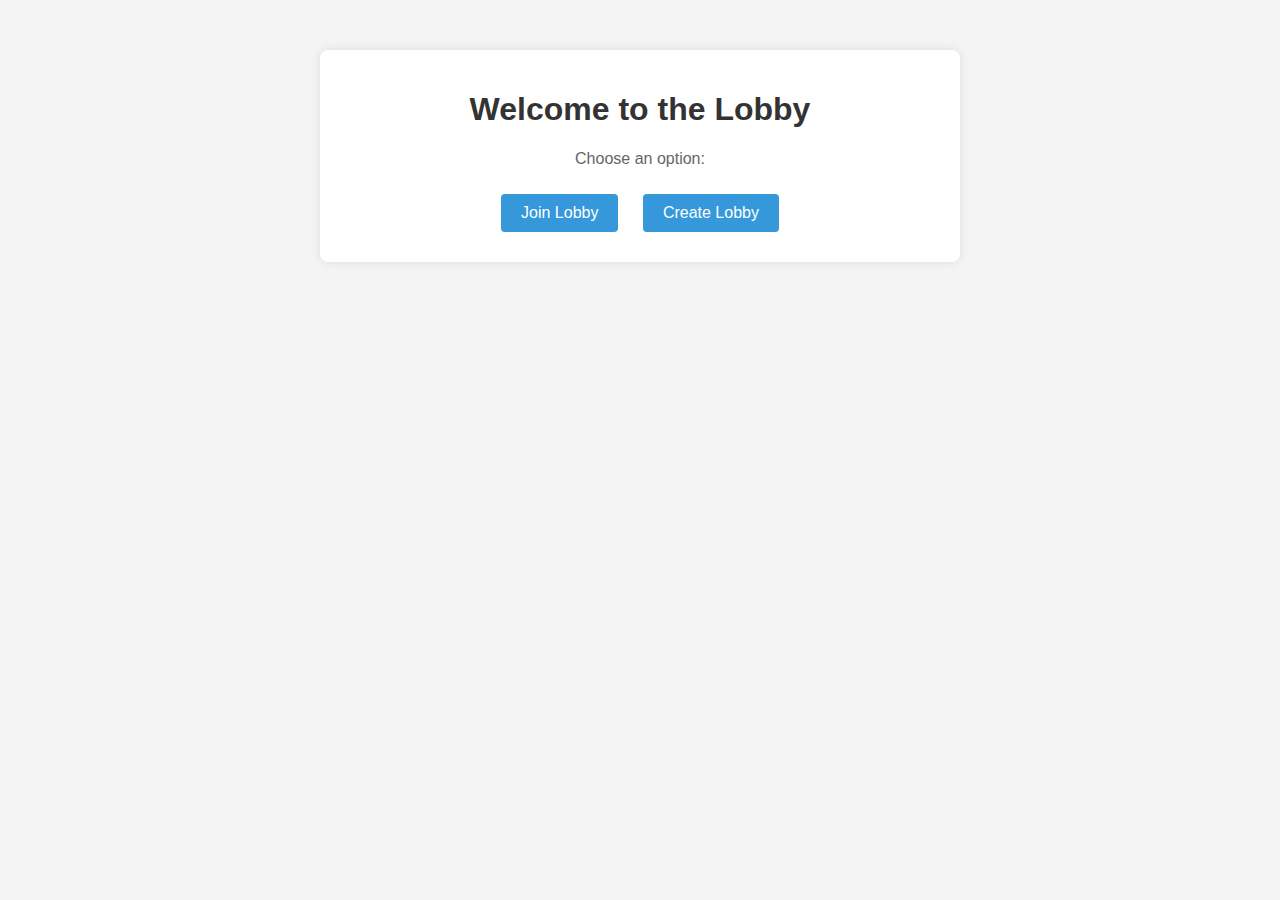
==== index.html @ 552d298e "added lobbies" ====
<!-- index.html -->
<!DOCTYPE html>
<html lang="en">
<head>
    <meta charset="UTF-8">
    <meta name="viewport" content="width=device-width, initial-scale=1.0">
    <link rel="stylesheet" href="styles.css">
    <title>Lobby Page</title>
</head>
<body>
    <div class="container">
        <h1>Welcome to the Lobby</h1>
        <p>Choose an option:</p>
        <a href="join.html" class="button">Join Lobby</a>
        <a href="create.html" class="button">Create Lobby</a>
    </div>
</body>
</html>
---- styles.css ----
/* styles.css */
body {
    font-family: Arial, sans-serif;
    margin: 0;
    padding: 0;
    background-color: #f4f4f4;
}

.container {
    max-width: 600px;
    margin: 50px auto;
    background-color: #fff;
    padding: 20px;
    border-radius: 8px;
    box-shadow: 0 0 10px rgba(0, 0, 0, 0.1);
    text-align: center;
}

h1 {
    color: #333;
}

p {
    color: #666;
}

.button {
    display: inline-block;
    padding: 10px 20px;
    background-color: #3498db;
    color: #fff;
    text-decoration: none;
    border-radius: 4px;
    margin: 10px;
    transition: background-color 0.3s;
}

.button:hover {
    background-color: #2980b9;
}

.input {
    width: 100%;
    padding: 10px;
    margin: 10px 0;
    box-sizing: border-box;
}

.secondary {
    background-color: #95a5a6;
}

.secondary:hover {
    background-color: #7f8c8d;
}
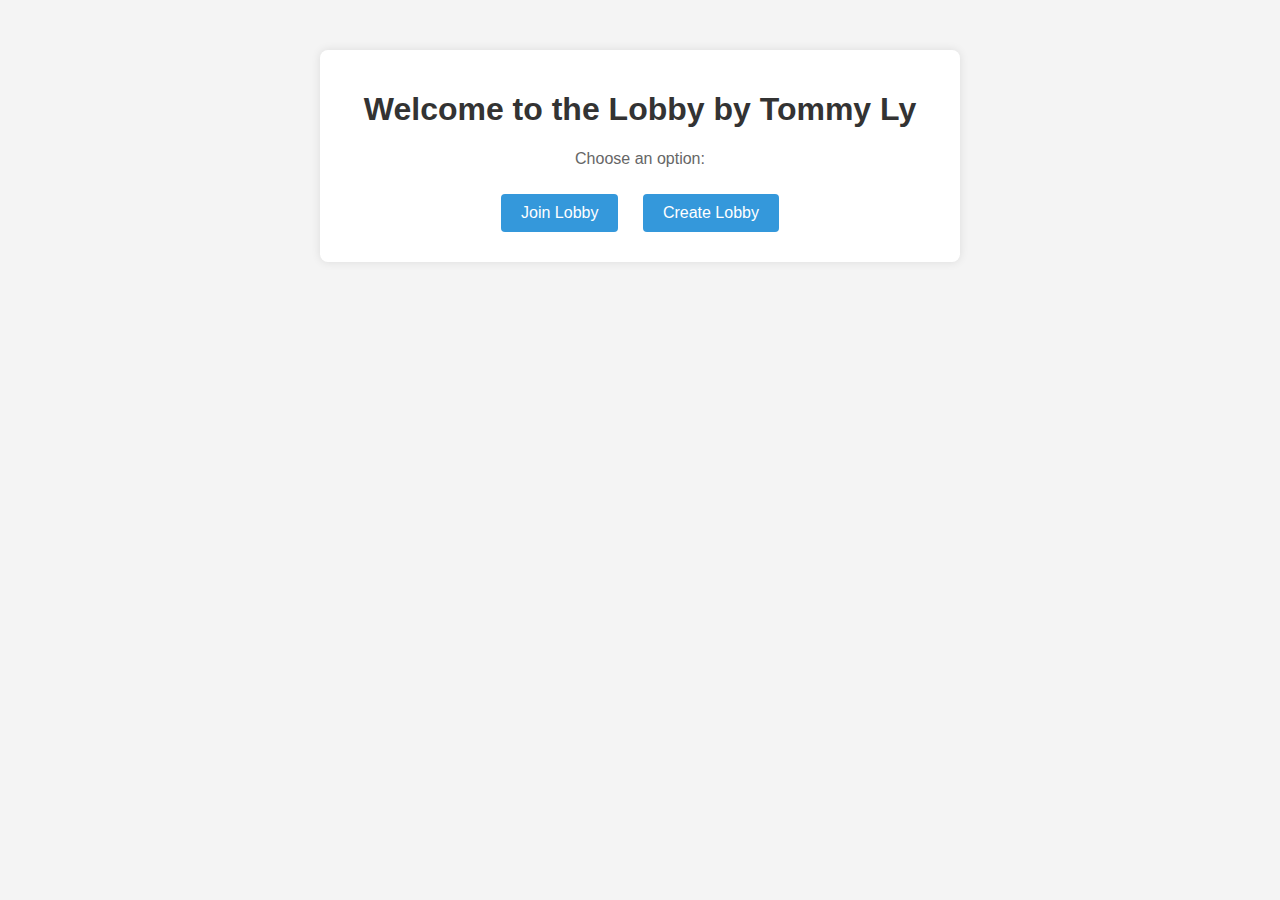
==== commit 0325df52: "test" ====
--- a/index.html
+++ b/index.html
@@ -9,7 +9,7 @@
 </head>
 <body>
     <div class="container">
-        <h1>Welcome to the Lobby</h1>
+        <h1>Welcome to the Lobby by Tommy Ly</h1>
         <p>Choose an option:</p>
         <a href="join.html" class="button">Join Lobby</a>
         <a href="create.html" class="button">Create Lobby</a>
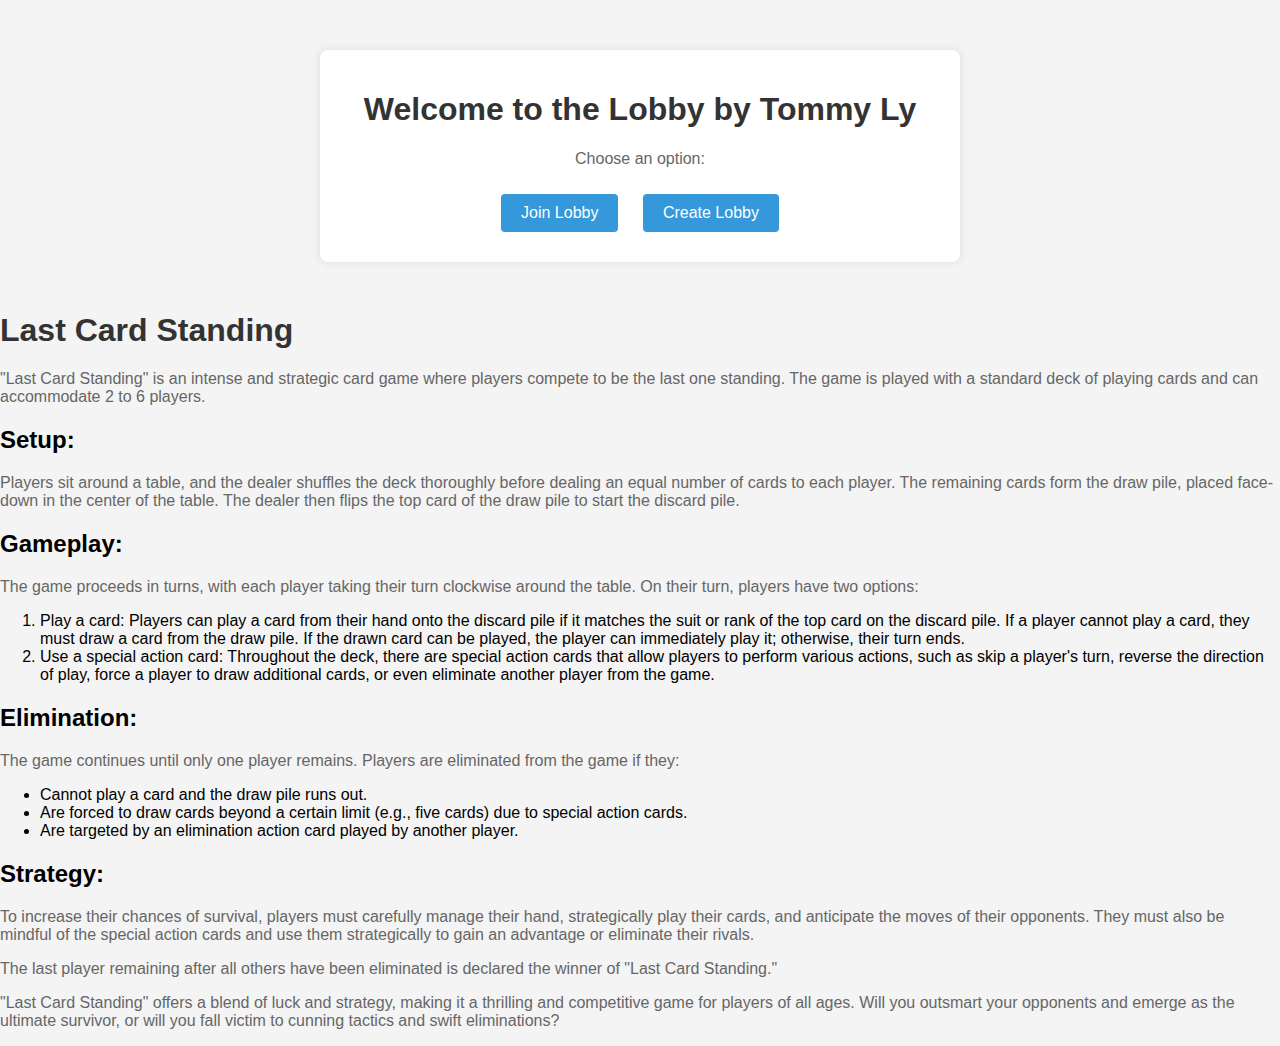
==== commit fbb5fb01: "added instructions" ====
--- a/index.html
+++ b/index.html
@@ -14,5 +14,41 @@
         <a href="join.html" class="button">Join Lobby</a>
         <a href="create.html" class="button">Create Lobby</a>
     </div>
+
+    <h1>Last Card Standing</h1>
+
+<p>"Last Card Standing" is an intense and strategic card game where players compete to be the last one standing. The game is played with a standard deck of playing cards and can accommodate 2 to 6 players.</p>
+
+<h2>Setup:</h2>
+
+<p>Players sit around a table, and the dealer shuffles the deck thoroughly before dealing an equal number of cards to each player. The remaining cards form the draw pile, placed face-down in the center of the table. The dealer then flips the top card of the draw pile to start the discard pile.</p>
+
+<h2>Gameplay:</h2>
+
+<p>The game proceeds in turns, with each player taking their turn clockwise around the table. On their turn, players have two options:</p>
+
+<ol>
+  <li>Play a card: Players can play a card from their hand onto the discard pile if it matches the suit or rank of the top card on the discard pile. If a player cannot play a card, they must draw a card from the draw pile. If the drawn card can be played, the player can immediately play it; otherwise, their turn ends.</li>
+  <li>Use a special action card: Throughout the deck, there are special action cards that allow players to perform various actions, such as skip a player's turn, reverse the direction of play, force a player to draw additional cards, or even eliminate another player from the game.</li>
+</ol>
+
+<h2>Elimination:</h2>
+
+<p>The game continues until only one player remains. Players are eliminated from the game if they:</p>
+
+<ul>
+  <li>Cannot play a card and the draw pile runs out.</li>
+  <li>Are forced to draw cards beyond a certain limit (e.g., five cards) due to special action cards.</li>
+  <li>Are targeted by an elimination action card played by another player.</li>
+</ul>
+
+<h2>Strategy:</h2>
+
+<p>To increase their chances of survival, players must carefully manage their hand, strategically play their cards, and anticipate the moves of their opponents. They must also be mindful of the special action cards and use them strategically to gain an advantage or eliminate their rivals.</p>
+
+<p>The last player remaining after all others have been eliminated is declared the winner of "Last Card Standing."</p>
+
+<p>"Last Card Standing" offers a blend of luck and strategy, making it a thrilling and competitive game for players of all ages. Will you outsmart your opponents and emerge as the ultimate survivor, or will you fall victim to cunning tactics and swift eliminations?</p>
+
 </body>
 </html>
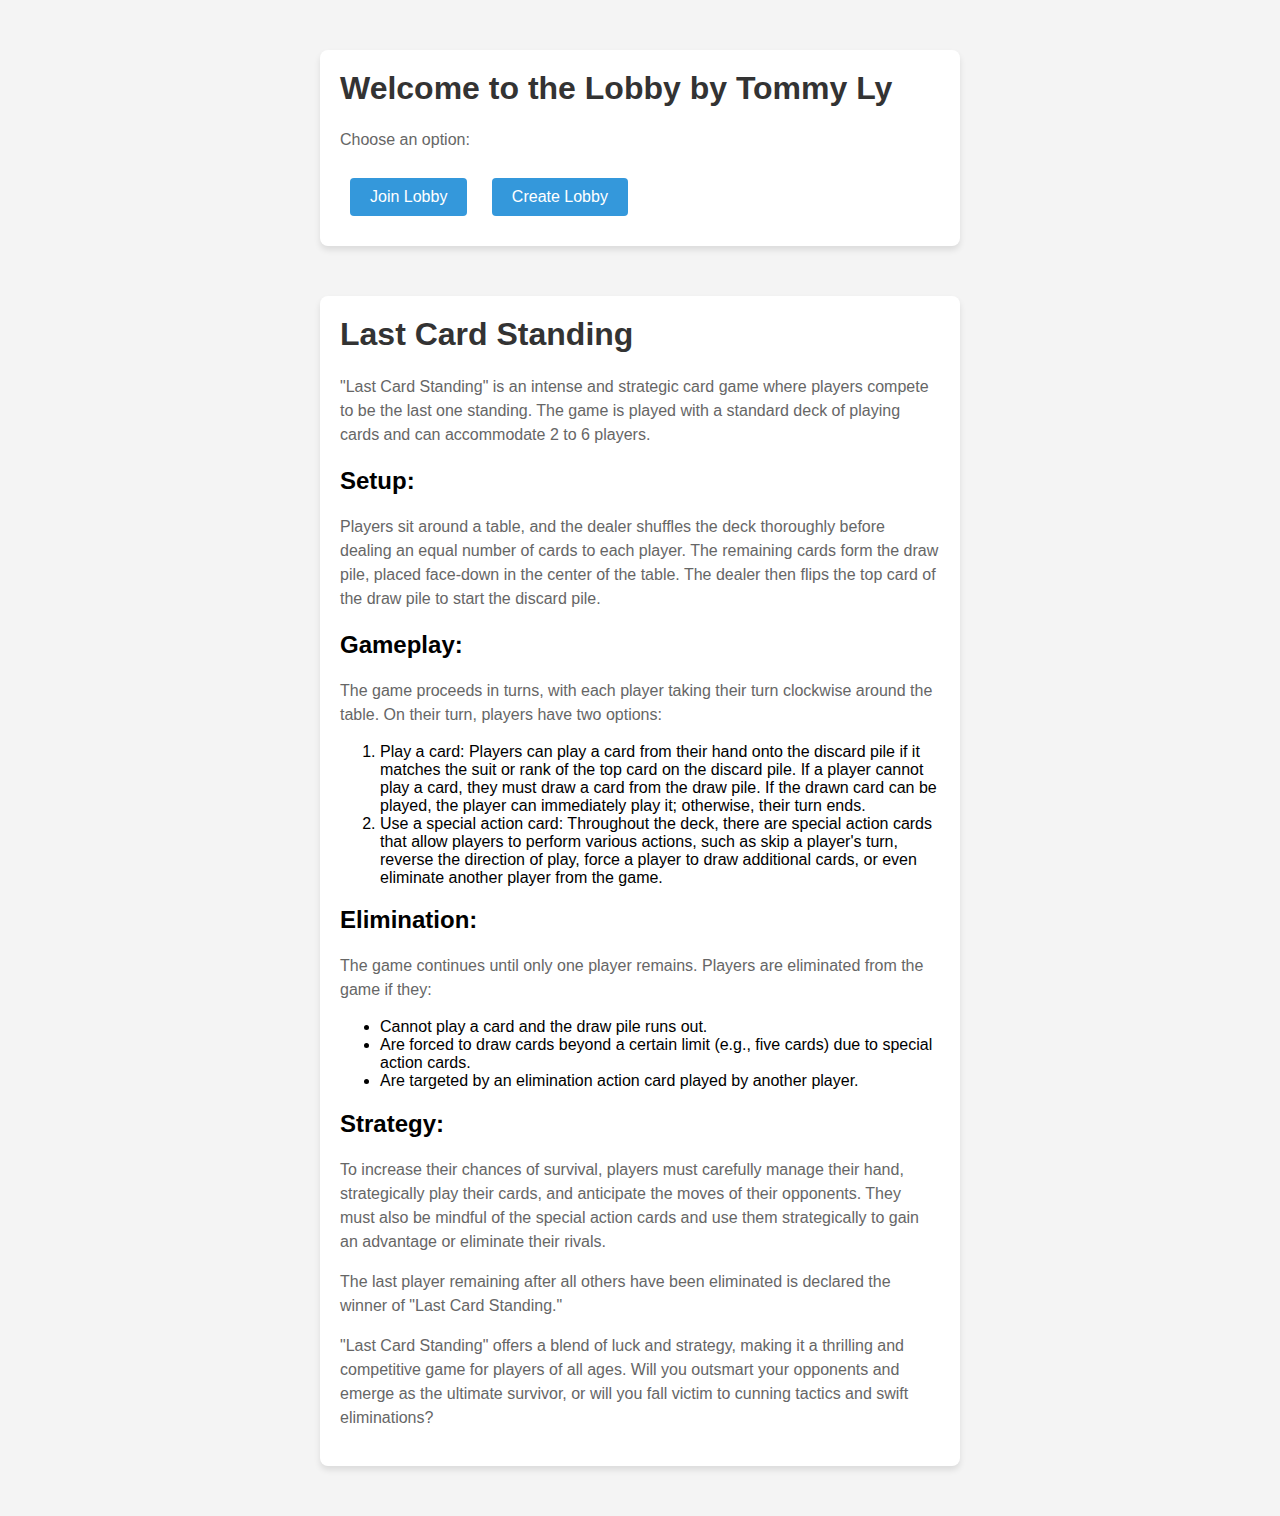
==== commit 39b6c2c7: "fixed ui" ====
--- a/index.html
+++ b/index.html
@@ -1,11 +1,10 @@
-<!-- index.html -->
 <!DOCTYPE html>
 <html lang="en">
 <head>
     <meta charset="UTF-8">
     <meta name="viewport" content="width=device-width, initial-scale=1.0">
     <link rel="stylesheet" href="styles.css">
-    <title>Lobby Page</title>
+    <title>Last Card Standing</title>
 </head>
 <body>
     <div class="container">
@@ -15,40 +14,41 @@
         <a href="create.html" class="button">Create Lobby</a>
     </div>
 
-    <h1>Last Card Standing</h1>
+    <div class="container">
+        <h1>Last Card Standing</h1>
 
-<p>"Last Card Standing" is an intense and strategic card game where players compete to be the last one standing. The game is played with a standard deck of playing cards and can accommodate 2 to 6 players.</p>
+        <p>"Last Card Standing" is an intense and strategic card game where players compete to be the last one standing. The game is played with a standard deck of playing cards and can accommodate 2 to 6 players.</p>
 
-<h2>Setup:</h2>
+        <h2>Setup:</h2>
 
-<p>Players sit around a table, and the dealer shuffles the deck thoroughly before dealing an equal number of cards to each player. The remaining cards form the draw pile, placed face-down in the center of the table. The dealer then flips the top card of the draw pile to start the discard pile.</p>
+        <p>Players sit around a table, and the dealer shuffles the deck thoroughly before dealing an equal number of cards to each player. The remaining cards form the draw pile, placed face-down in the center of the table. The dealer then flips the top card of the draw pile to start the discard pile.</p>
 
-<h2>Gameplay:</h2>
+        <h2>Gameplay:</h2>
 
-<p>The game proceeds in turns, with each player taking their turn clockwise around the table. On their turn, players have two options:</p>
+        <p>The game proceeds in turns, with each player taking their turn clockwise around the table. On their turn, players have two options:</p>
 
-<ol>
-  <li>Play a card: Players can play a card from their hand onto the discard pile if it matches the suit or rank of the top card on the discard pile. If a player cannot play a card, they must draw a card from the draw pile. If the drawn card can be played, the player can immediately play it; otherwise, their turn ends.</li>
-  <li>Use a special action card: Throughout the deck, there are special action cards that allow players to perform various actions, such as skip a player's turn, reverse the direction of play, force a player to draw additional cards, or even eliminate another player from the game.</li>
-</ol>
+        <ol>
+            <li>Play a card: Players can play a card from their hand onto the discard pile if it matches the suit or rank of the top card on the discard pile. If a player cannot play a card, they must draw a card from the draw pile. If the drawn card can be played, the player can immediately play it; otherwise, their turn ends.</li>
+            <li>Use a special action card: Throughout the deck, there are special action cards that allow players to perform various actions, such as skip a player's turn, reverse the direction of play, force a player to draw additional cards, or even eliminate another player from the game.</li>
+        </ol>
 
-<h2>Elimination:</h2>
+        <h2>Elimination:</h2>
 
-<p>The game continues until only one player remains. Players are eliminated from the game if they:</p>
+        <p>The game continues until only one player remains. Players are eliminated from the game if they:</p>
 
-<ul>
-  <li>Cannot play a card and the draw pile runs out.</li>
-  <li>Are forced to draw cards beyond a certain limit (e.g., five cards) due to special action cards.</li>
-  <li>Are targeted by an elimination action card played by another player.</li>
-</ul>
+        <ul>
+            <li>Cannot play a card and the draw pile runs out.</li>
+            <li>Are forced to draw cards beyond a certain limit (e.g., five cards) due to special action cards.</li>
+            <li>Are targeted by an elimination action card played by another player.</li>
+        </ul>
 
-<h2>Strategy:</h2>
+        <h2>Strategy:</h2>
 
-<p>To increase their chances of survival, players must carefully manage their hand, strategically play their cards, and anticipate the moves of their opponents. They must also be mindful of the special action cards and use them strategically to gain an advantage or eliminate their rivals.</p>
+        <p>To increase their chances of survival, players must carefully manage their hand, strategically play their cards, and anticipate the moves of their opponents. They must also be mindful of the special action cards and use them strategically to gain an advantage or eliminate their rivals.</p>
 
-<p>The last player remaining after all others have been eliminated is declared the winner of "Last Card Standing."</p>
+        <p>The last player remaining after all others have been eliminated is declared the winner of "Last Card Standing."</p>
 
-<p>"Last Card Standing" offers a blend of luck and strategy, making it a thrilling and competitive game for players of all ages. Will you outsmart your opponents and emerge as the ultimate survivor, or will you fall victim to cunning tactics and swift eliminations?</p>
-
+        <p>"Last Card Standing" offers a blend of luck and strategy, making it a thrilling and competitive game for players of all ages. Will you outsmart your opponents and emerge as the ultimate survivor, or will you fall victim to cunning tactics and swift eliminations?</p>
+    </div>
 </body>
 </html>
--- a/styles.css
+++ b/styles.css
@@ -12,16 +12,29 @@
     background-color: #fff;
     padding: 20px;
     border-radius: 8px;
-    box-shadow: 0 0 10px rgba(0, 0, 0, 0.1);
-    text-align: center;
+    box-shadow: 0 4px 6px rgba(0, 0, 0, 0.1); /* Adjusted box shadow for a lifted effect */
+}
+
+.card-header {
+    background-color: #3498db; /* Added a header color */
+    color: #fff; /* Text color for header */
+    padding: 10px; /* Increased padding for header */
+    border-top-left-radius: 8px; /* Rounded corners for header */
+    border-top-right-radius: 8px;
+}
+
+.card-body {
+    padding: 20px; /* Increased padding for body */
 }
 
 h1 {
     color: #333;
+    margin-top: 0; /* Remove default margin for h1 */
 }
 
 p {
     color: #666;
+    line-height: 1.5; /* Improved readability with increased line-height */
 }
 
 .button {
@@ -33,6 +46,8 @@
     border-radius: 4px;
     margin: 10px;
     transition: background-color 0.3s;
+    border: none; /* Removed border */
+    cursor: pointer; /* Added pointer cursor */
 }
 
 .button:hover {
@@ -44,6 +59,8 @@
     padding: 10px;
     margin: 10px 0;
     box-sizing: border-box;
+    border: 1px solid #ccc; /* Added border for input */
+    border-radius: 4px; /* Added border radius for input */
 }
 
 .secondary {
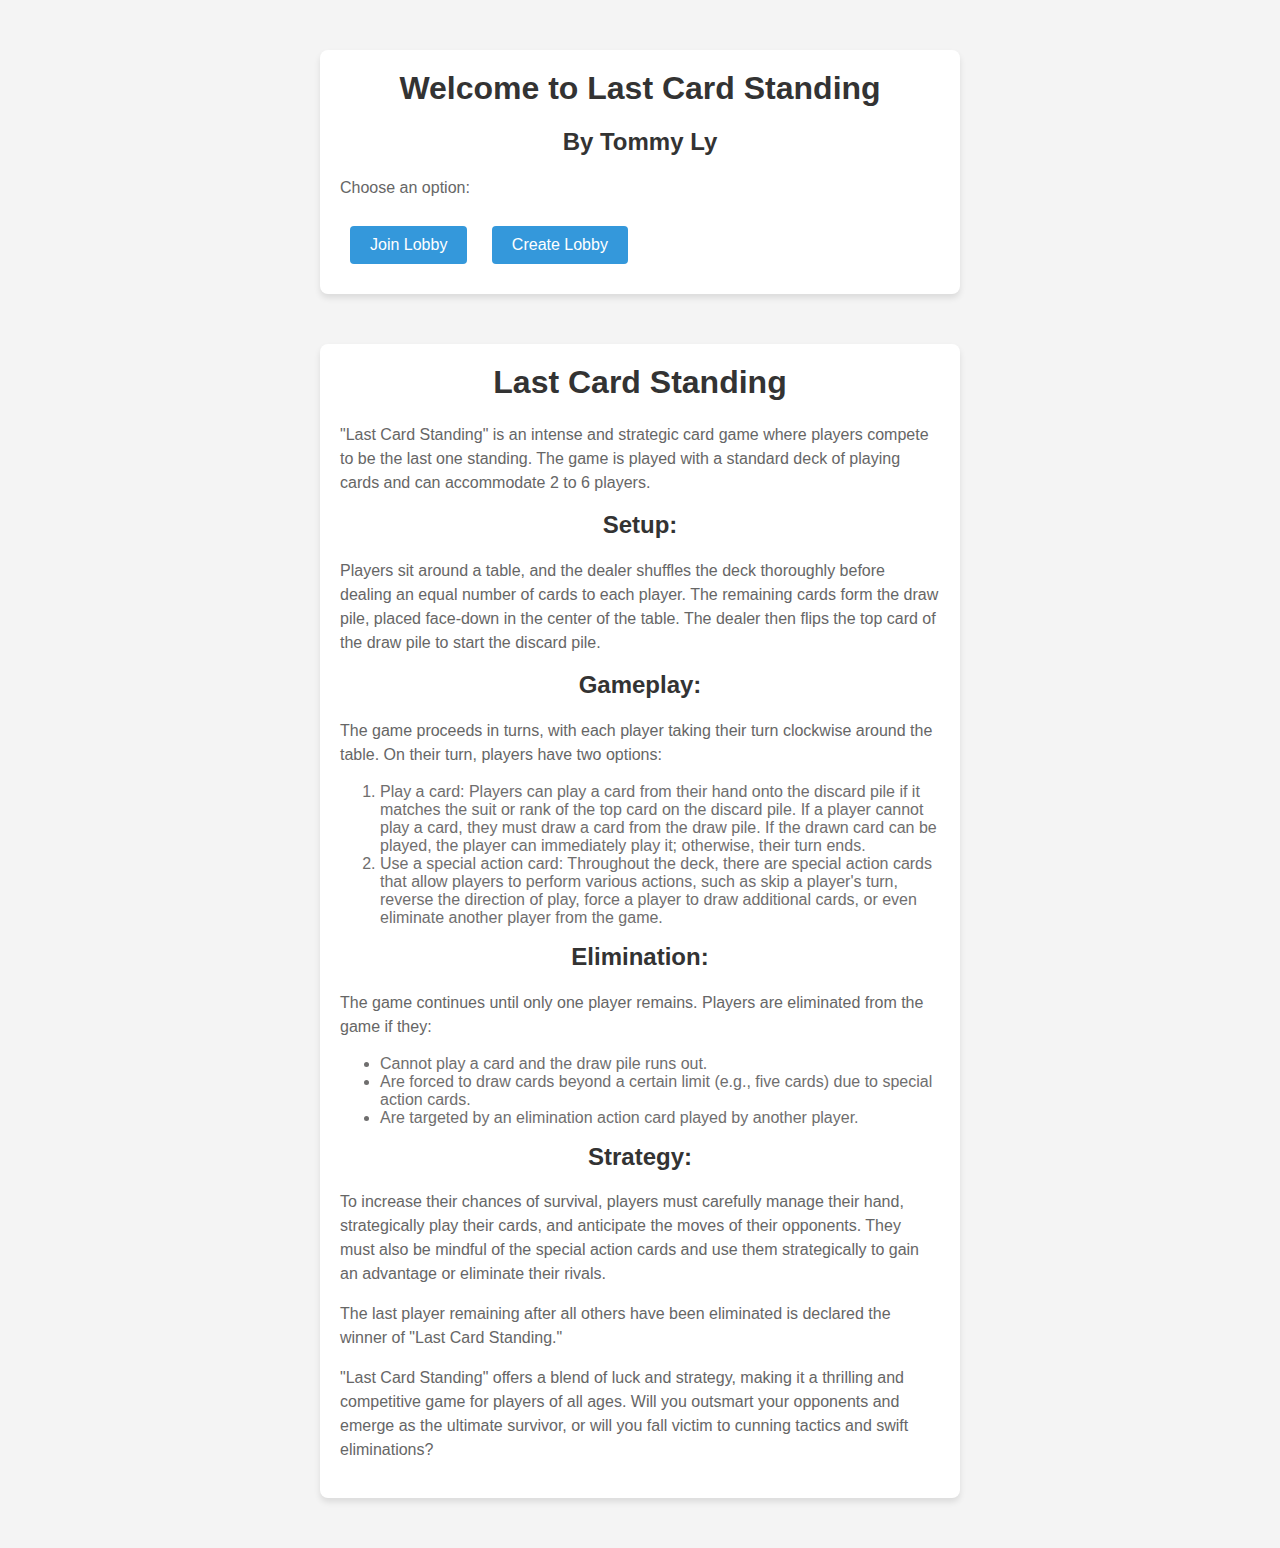
==== commit af5d1734: "aesthetics and create lobby better" ====
--- a/index.html
+++ b/index.html
@@ -8,7 +8,8 @@
 </head>
 <body>
     <div class="container">
-        <h1>Welcome to the Lobby by Tommy Ly</h1>
+        <h1>Welcome to Last Card Standing </h1>
+        <h2>By Tommy Ly</h2>
         <p>Choose an option:</p>
         <a href="join.html" class="button">Join Lobby</a>
         <a href="create.html" class="button">Create Lobby</a>
--- a/styles.css
+++ b/styles.css
@@ -30,12 +30,20 @@
 h1 {
     color: #333;
     margin-top: 0; /* Remove default margin for h1 */
+    text-align: center;
+}
+
+h2 {
+    color: #333;
+    margin-top: 0;
+    text-align: center;
 }
 
 p {
     color: #666;
     line-height: 1.5; /* Improved readability with increased line-height */
 }
+
 
 .button {
     display: inline-block;
@@ -70,3 +78,8 @@
 .secondary:hover {
     background-color: #7f8c8d;
 }
+
+.container ol li,
+.container ul li {
+    color: #6f6e6e;
+}
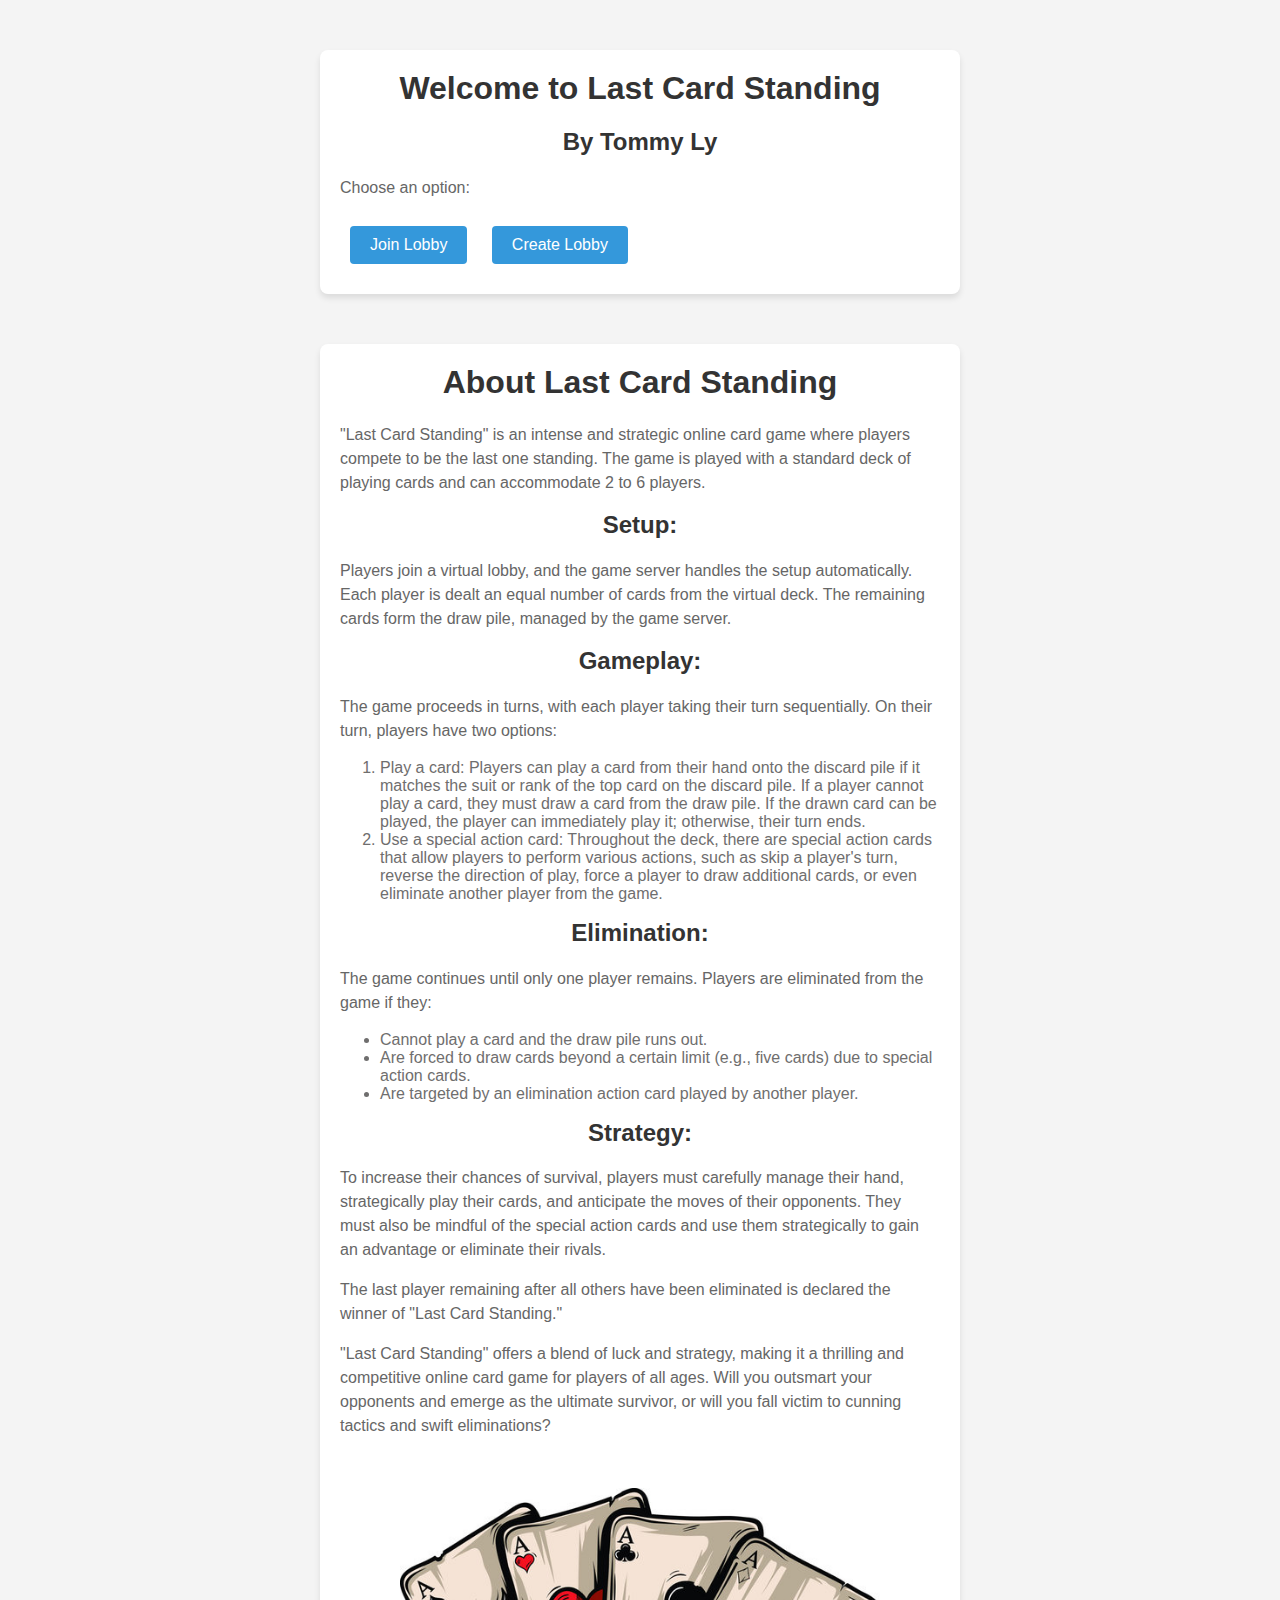
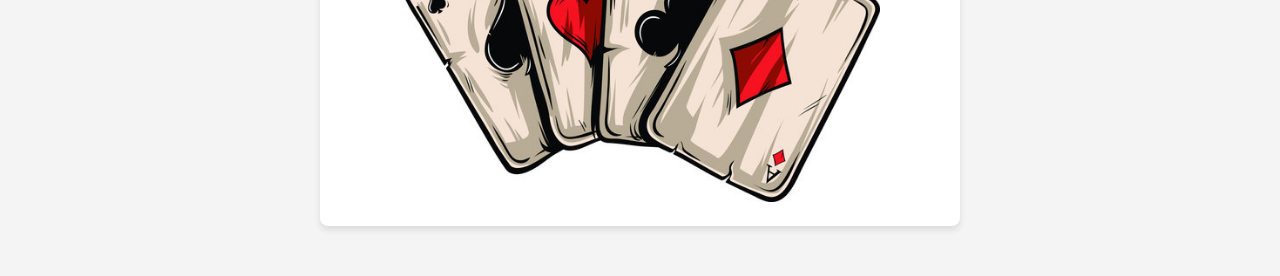
==== commit b9fe5062: "finishing up" ====
--- a/index.html
+++ b/index.html
@@ -8,7 +8,7 @@
 </head>
 <body>
     <div class="container">
-        <h1>Welcome to Last Card Standing </h1>
+        <h1>Welcome to Last Card Standing</h1>
         <h2>By Tommy Ly</h2>
         <p>Choose an option:</p>
         <a href="join.html" class="button">Join Lobby</a>
@@ -16,17 +16,17 @@
     </div>
 
     <div class="container">
-        <h1>Last Card Standing</h1>
+        <h1>About Last Card Standing</h1>
 
-        <p>"Last Card Standing" is an intense and strategic card game where players compete to be the last one standing. The game is played with a standard deck of playing cards and can accommodate 2 to 6 players.</p>
+        <p>"Last Card Standing" is an intense and strategic online card game where players compete to be the last one standing. The game is played with a standard deck of playing cards and can accommodate 2 to 6 players.</p>
 
         <h2>Setup:</h2>
 
-        <p>Players sit around a table, and the dealer shuffles the deck thoroughly before dealing an equal number of cards to each player. The remaining cards form the draw pile, placed face-down in the center of the table. The dealer then flips the top card of the draw pile to start the discard pile.</p>
+        <p>Players join a virtual lobby, and the game server handles the setup automatically. Each player is dealt an equal number of cards from the virtual deck. The remaining cards form the draw pile, managed by the game server.</p>
 
         <h2>Gameplay:</h2>
 
-        <p>The game proceeds in turns, with each player taking their turn clockwise around the table. On their turn, players have two options:</p>
+        <p>The game proceeds in turns, with each player taking their turn sequentially. On their turn, players have two options:</p>
 
         <ol>
             <li>Play a card: Players can play a card from their hand onto the discard pile if it matches the suit or rank of the top card on the discard pile. If a player cannot play a card, they must draw a card from the draw pile. If the drawn card can be played, the player can immediately play it; otherwise, their turn ends.</li>
@@ -49,7 +49,11 @@
 
         <p>The last player remaining after all others have been eliminated is declared the winner of "Last Card Standing."</p>
 
-        <p>"Last Card Standing" offers a blend of luck and strategy, making it a thrilling and competitive game for players of all ages. Will you outsmart your opponents and emerge as the ultimate survivor, or will you fall victim to cunning tactics and swift eliminations?</p>
+        <p>"Last Card Standing" offers a blend of luck and strategy, making it a thrilling and competitive online card game for players of all ages. Will you outsmart your opponents and emerge as the ultimate survivor, or will you fall victim to cunning tactics and swift eliminations?</p>
+
+        <div class="end-image">
+            <img src="images/card photo.jpg" alt="End Image">
+        </div>
     </div>
 </body>
 </html>
--- a/styles.css
+++ b/styles.css
@@ -83,3 +83,12 @@
 .container ul li {
     color: #6f6e6e;
 }
+
+.end-image {
+    margin-top: 50px; /* Add some top margin for spacing */
+    text-align: center; /* Center-align the image */
+}
+
+.end-image img {
+    max-width: 80%; /* Set the maximum width of the image to 80% of its container */
+}
